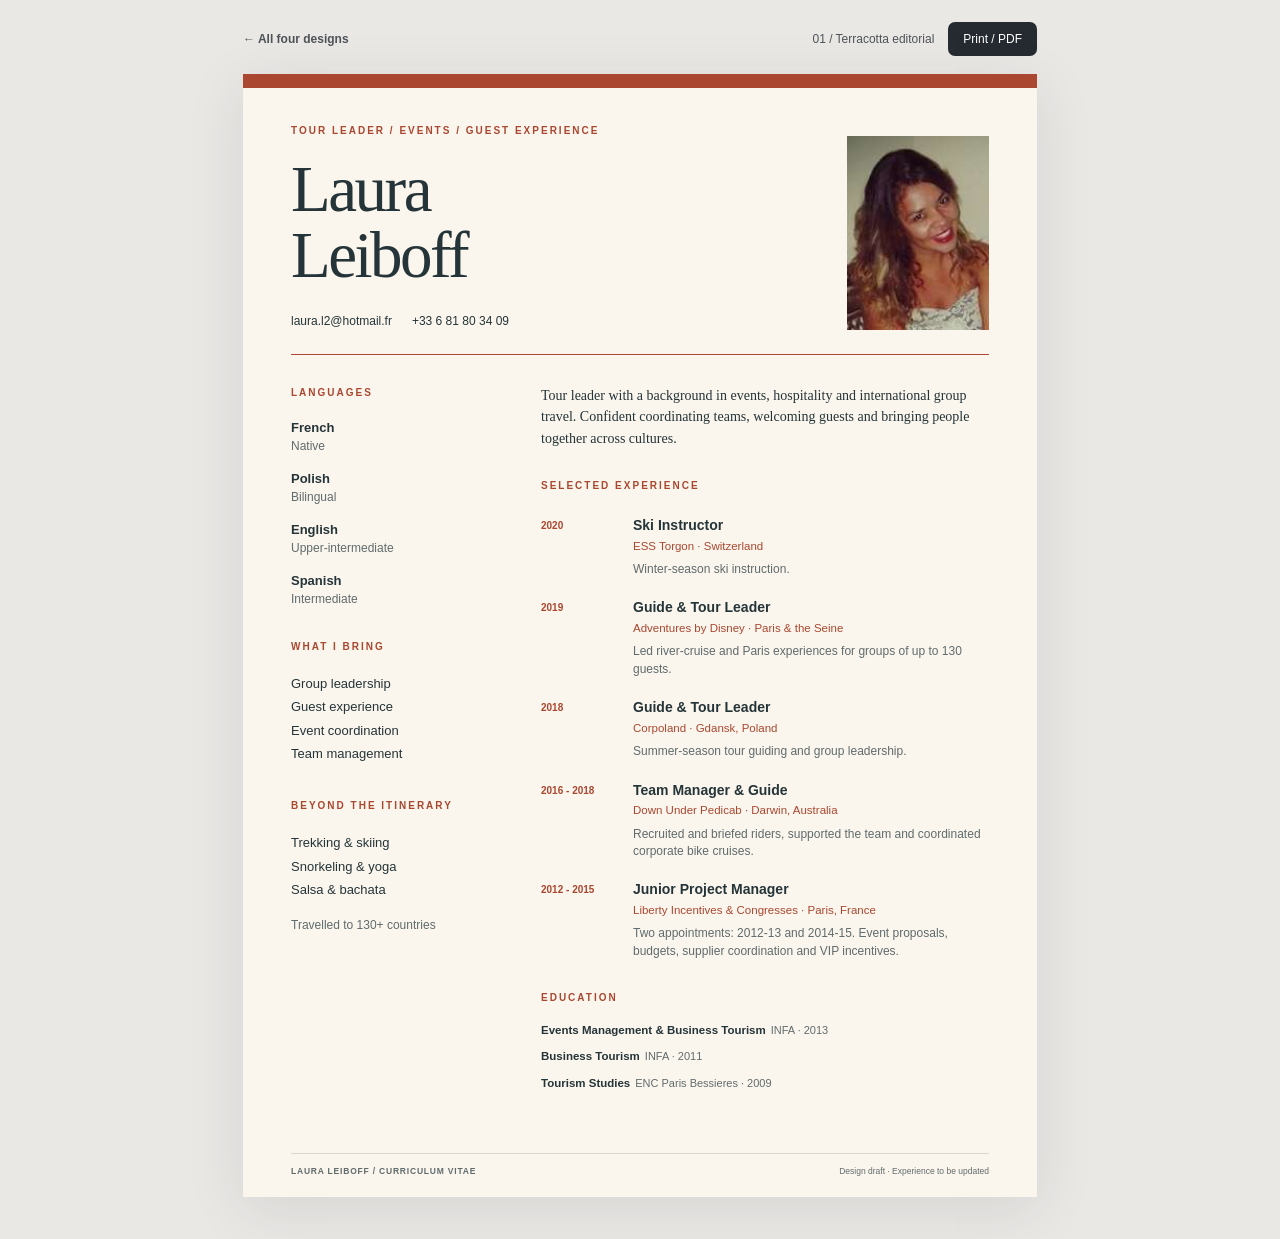
==== 01-editorial.html @ 2a3d499a "Make Projects/laura the repository root" ====
<!doctype html>
<html lang="en"><head><meta charset="utf-8"><meta name="viewport" content="width=device-width,initial-scale=1"><title>Laura Leiboff · Terracotta editorial</title><link rel="stylesheet" href="styles.css"></head>
<body class="editorial" data-design="editorial"><nav class="toolbar" aria-label="Design controls"><a href="index.html">← All four designs</a><div><span class="design-label">01 / Terracotta editorial</span><button data-print>Print / PDF</button></div></nav><div class="sheet"></div><script src="content.js"></script><script src="cv.js"></script></body></html>
---- styles.css ----
@font-face{font-family:CVSans;src:local('Arial')}@font-face{font-family:CVSerif;src:local('Georgia')}
:root{--ink:#243438;--muted:#606b6d;--accent:#a94730;--paper:#fbf6ed;--soft:#f0dfd0;--line:#ddd6cc}
*{box-sizing:border-box}body{margin:0;background:#eae8e5;color:var(--ink);font-family:CVSans,Arial,sans-serif;font-size:13px;-webkit-font-smoothing:antialiased}a{color:inherit;text-decoration:none}a:hover{text-decoration:underline}h1,h2,h3,p,ul,dl,dd{margin:0}ul{list-style:none;padding:0}button,a{touch-action:manipulation}button:focus-visible,a:focus-visible{outline:3px solid #d8a025;outline-offset:4px}
.toolbar{max-width:794px;margin:22px auto 18px;display:flex;align-items:center;justify-content:space-between;gap:16px;font-size:12px;color:#4d5358}.toolbar>a{font-weight:700}.toolbar div{display:flex;gap:14px;align-items:center}.toolbar button{background:#252b31;border:0;color:white;border-radius:7px;padding:10px 15px;cursor:pointer;font:inherit}.toolbar button:hover{background:#474e56}.sheet{width:794px;min-height:1123px;position:relative;margin:0 auto 42px;background:var(--paper);box-shadow:0 12px 55px #242a321a;overflow:hidden}.sheet h2,.eyebrow,.role{font-size:10px;font-weight:700;letter-spacing:2px;text-transform:uppercase;color:var(--accent);line-height:1.5}.sheet h1{font-family:CVSerif,Georgia,serif;font-weight:400;font-size:65px;line-height:1.02;letter-spacing:-2.5px}.sheet h3{font-size:14px;line-height:1.2}.intro{font-size:14px;line-height:1.55}.contact{display:flex;gap:20px;font-size:12px;line-height:1.6}.languages dl{margin-top:20px}.languages dl>div{margin-bottom:18px}.languages dt{font-weight:700;font-size:13px;margin-bottom:4px}.languages dd{font-size:12px;color:var(--muted)}.strengths ul,.interests ul{margin-top:18px;line-height:1.8;font-size:13px}.experience h2{margin-bottom:24px}.job{display:grid;grid-template-columns:82px 1fr;gap:10px;break-inside:avoid}.job+.job{margin-top:24px}.job-date{font-size:10px;font-weight:700;line-height:1.7;color:var(--accent);white-space:nowrap}.job-number{display:none}.company{font-size:11.5px;line-height:1.5;color:var(--accent);margin-top:4px}.description{font-size:12px;line-height:1.45;color:var(--muted);margin-top:6px}.education>div{margin-top:16px}.education p+p{margin-top:9px}.education strong{display:block;font-size:11.5px;line-height:1.4}.education p span{display:block;font-size:11px;line-height:1.5;color:var(--muted)}footer{position:absolute;bottom:21px;left:48px;right:48px;border-top:1px solid var(--line);padding-top:12px;display:flex;justify-content:space-between;font-size:8.5px;color:var(--muted)}footer>span:first-child{font-weight:700;text-transform:uppercase;letter-spacing:.8px}
/* 01 - Warm editorial: generous serif masthead, terracotta sidebar feature. */
.editorial .sheet{border-top:14px solid var(--accent);padding:35px 48px 80px}.editorial header{position:relative;border-bottom:1px solid var(--accent);padding-bottom:23px}.editorial .eyebrow{margin-bottom:18px}.editorial h1 span{display:block}.editorial header .portrait{position:absolute;right:0;top:13px;width:142px;height:194px;object-fit:cover}.editorial .contact{margin-top:23px}.editorial .main-grid{display:grid;grid-template-columns:213px 1fr;gap:37px;margin-top:30px}.editorial aside section{margin-top:33px}.editorial .intro{font-family:Georgia,serif;font-size:14px;line-height:1.55;margin-bottom:28px}.editorial .job+.job{margin-top:21px}.editorial .education{margin-top:30px}.editorial .education strong{display:inline}.editorial .education p span{display:inline;margin-left:5px}.editorial .education p{line-height:1.4}.editorial .education p+p{margin-top:8px}
/* 02 - Atlas: strong cobalt masthead, latitude lines and a clear timeline. */
.atlas{--accent:#244ed8;--paper:#fff;--soft:#ecf1ff;--line:#dce3f6}.atlas .sheet header{position:relative;background:var(--accent);color:white;padding:37px 48px 31px;height:317px;overflow:hidden}.atlas .eyebrow{color:#dce5ff;margin-bottom:22px}.atlas h1{font-family:Arial,sans-serif;font-weight:800;font-size:66px;letter-spacing:-2px;line-height:.96;text-transform:uppercase}.atlas h1 span{display:block}.atlas .role{color:white;margin-top:20px;font-size:12px;letter-spacing:1.3px}.atlas .contact{margin-top:19px}.atlas .globe{position:absolute;width:237px;right:34px;top:29px;color:#839af0;opacity:.7}.atlas main{padding:29px 48px 80px}.atlas .intro{margin-bottom:29px}.atlas .job{grid-template-columns:112px 1fr;padding-left:20px;position:relative;gap:15px}.atlas .job:before{content:'';position:absolute;left:2px;top:4px;width:7px;height:7px;background:var(--accent);border-radius:100%}.atlas .job:after{content:'';position:absolute;left:5px;top:15px;bottom:-21px;width:1px;background:#d5def8}.atlas .job:last-child:after{display:none}.atlas .job+.job{margin-top:21px}.atlas .bottom-grid{display:grid;grid-template-columns:1.15fr 1fr;gap:30px;margin-top:31px;padding-top:21px;border-top:1px solid var(--line)}.atlas .education>div{margin-top:12px}.atlas .education p+p{margin-top:5px}.atlas .education strong{font-size:10px}.atlas .education p span{font-size:10px}.atlas .languages dl{display:grid;grid-template-columns:1fr 1.3fr;gap:12px 15px;margin-top:13px}.atlas .languages dl>div{margin:0}.atlas .languages dt{font-size:11px}.atlas .languages dd{font-size:10px}
/* 03 - Field notes: a forest sidebar and a quiet cream reading column. */
.field{--accent:#295244;--paper:#f9f8f0;--soft:#dfebaa;--line:#d4dcd1}.field .sheet{display:grid;grid-template-columns:268px 1fr;min-height:1123px}.field .sheet>aside{padding:44px 35px 85px;background:var(--accent);color:white;position:relative}.field .portrait{display:block;width:134px;height:180px;border-radius:70px;object-fit:cover;margin:0 auto 34px}.field aside h2{color:var(--soft);font-size:9px}.field .contact{flex-direction:column;gap:6px;border-top:1px solid #ffffff40;padding-top:26px;margin-top:31px;font-size:11.5px}.field .languages{margin-top:42px}.field .languages dd{color:#d3dfd7}.field .languages dl>div{margin-bottom:23px}.field .interests{margin-top:44px}.field .interests ul{font-size:12px;line-height:1.9}.field .sidebar-signoff{position:absolute;bottom:43px;text-transform:uppercase;font-size:9px;letter-spacing:1.5px;color:var(--soft)}.field main{padding:48px 40px 80px}.field h1{font-size:60px;color:var(--accent)}.field h1 span{display:block}.field .role{font-size:9px;letter-spacing:1.4px;margin-top:20px}.field .intro{margin-top:27px;font-size:13px;line-height:1.6;padding-bottom:25px;border-bottom:1px solid var(--line)}.field .experience{margin-top:25px}.field .job{grid-template-columns:71px 1fr;gap:10px}.field .job+.job{margin-top:21px}.field .job h3{font-size:13px}.field .job-date{font-size:9px}.field .company{font-size:10.5px}.field .description{font-size:11.5px}.field .education{margin-top:28px}.field .education strong{font-size:10.5px}.field .education p span{font-size:10px}.field footer{left:308px;right:40px}.field footer>span:first-child{display:none}
/* 04 - Studio: soft color blocks and a numbered experience list. */
.studio{--accent:#5a40a1;--paper:#fdfbfe;--soft:#eae3f7;--ink:#322c45;--line:#ded6e9}.studio .sheet{padding:37px 37px 80px}.studio header{position:relative;background:var(--soft);border-radius:20px;padding:25px;min-height:217px}.studio .eyebrow{font-size:9px;letter-spacing:1.7px}.studio h1{font-family:Arial,sans-serif;font-weight:800;font-size:51px;letter-spacing:-2.6px;margin-top:19px;white-space:nowrap}.studio .contact{flex-direction:column;gap:1px;margin-top:23px;font-size:12px}.studio .route{position:absolute;right:29px;bottom:17px;width:126px;height:126px;color:var(--accent)}.studio .intro-grid{display:grid;grid-template-columns:222px 1fr;gap:20px;margin-top:23px}.studio .intro-card{background:#f1edf6;border-radius:16px;padding:22px}.studio .intro-card h2{font-size:9px;letter-spacing:1.2px;margin-bottom:14px}.studio .intro-card .intro{font-size:13px;line-height:1.6}.studio .experience{margin:29px 10px 0}.studio .experience h2{margin-bottom:22px}.studio .job{grid-template-columns:147px 1fr;gap:13px}.studio .job-date{display:flex;align-items:flex-start;gap:14px;font-size:10px;padding-top:1px;line-height:27px}.studio .job-number{display:inline-block;border-radius:50%;width:27px;height:27px;text-align:center;background:var(--accent);color:white;font-size:10px;line-height:27px;flex-shrink:0}.studio .job h3{font-size:13px}.studio .job+.job{margin-top:17px}.studio .job-copy{padding-bottom:14px;border-bottom:1px solid var(--line)}.studio .job:last-child .job-copy{border:0;padding-bottom:0}.studio .company{font-size:11px}.studio .description{font-size:11.5px;line-height:1.4;margin-top:5px}.studio .bottom-grid{display:grid;grid-template-columns:1fr 1.08fr;gap:17px;margin-top:24px}.studio .bottom-grid section{padding:17px 19px;border-radius:13px;background:var(--soft)}.studio .bottom-grid .education{background:#f4e5dc}.studio .bottom-grid h2{font-size:9px;letter-spacing:1.3px}.studio .languages dl{display:grid;grid-template-columns:1fr 1.15fr;gap:12px 8px;margin-top:12px}.studio .languages dl>div{margin:0}.studio .languages dt{font-size:10px}.studio .languages dd{font-size:9px}.studio .education>div{margin-top:10px}.studio .education strong{font-size:9px}.studio .education p span{font-size:9px}.studio .education p+p{margin-top:5px}.studio footer{left:47px;right:47px}
@page{size:A4;margin:0}@media print{body{background:transparent}.toolbar{display:none}.sheet{margin:0;box-shadow:none;width:210mm;min-height:297mm;print-color-adjust:exact;-webkit-print-color-adjust:exact}a{text-decoration:none}}
@media screen and (max-width:830px){.toolbar{margin:16px 18px}.toolbar .design-label{display:none}.sheet{margin-left:auto;margin-right:auto;transform-origin:top center}body{overflow-x:auto}.toolbar{min-width:330px}.sheet{zoom:calc((100vw - 24px) / 794px)}}
/* Keep the lilac composition within the same A4 footprint. */
.studio header{min-height:195px}.studio .job+.job{margin-top:12px}.studio .job-copy{padding-bottom:10px}

/* Travel breadth is a supporting detail, at body-text scale. */
.travel-note{font-size:12px;line-height:1.5;color:var(--muted);font-weight:400}
.editorial aside .languages{margin-top:0}.editorial .travel-note{margin-top:14px}
.atlas .intro{margin-bottom:10px}.atlas .travel-note{margin-bottom:29px}
.field .travel-note{margin-top:15px;font-size:11.5px;color:#d3dfd7}
.studio .intro-grid{display:block}.studio .travel-note{margin-top:12px}
.atlas .sheet header{height:289px}.atlas .globe{width:205px;top:37px;right:45px}
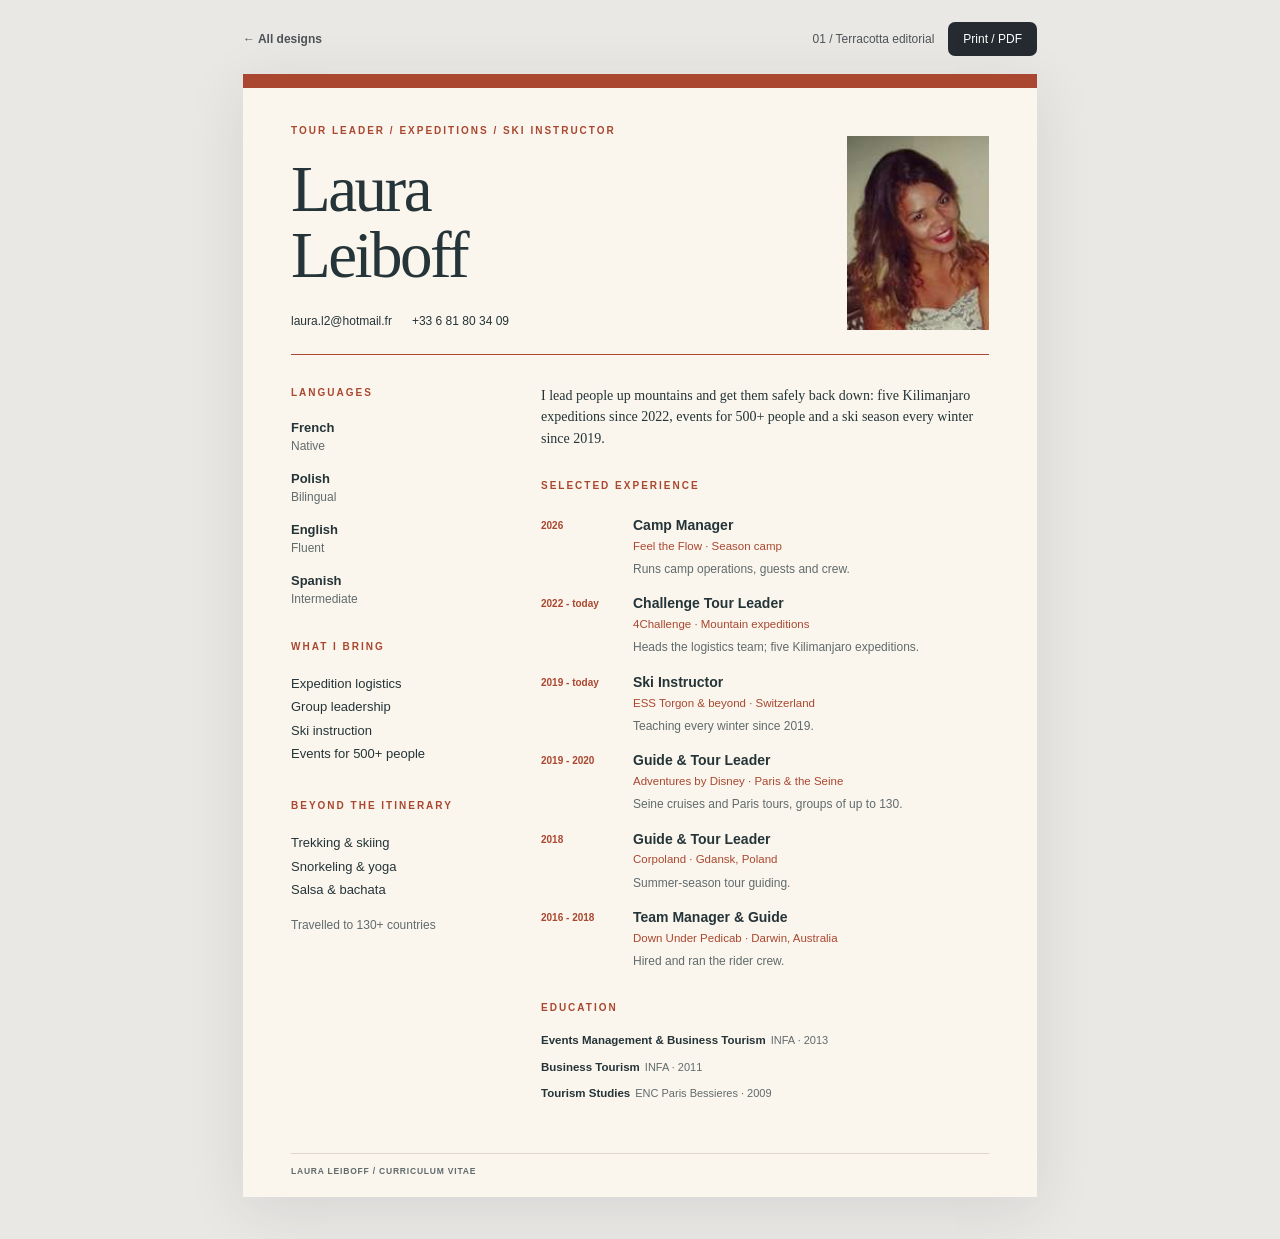
==== commit a93f5920: "Align CV content across all designs and add print toolbar Camp manager is now Feel the Flow and ski " ====
--- a/01-editorial.html
+++ b/01-editorial.html
@@ -1,3 +1,3 @@
 <!doctype html>
 <html lang="en"><head><meta charset="utf-8"><meta name="viewport" content="width=device-width,initial-scale=1"><title>Laura Leiboff · Terracotta editorial</title><link rel="stylesheet" href="styles.css"></head>
-<body class="editorial" data-design="editorial"><nav class="toolbar" aria-label="Design controls"><a href="index.html">← All four designs</a><div><span class="design-label">01 / Terracotta editorial</span><button data-print>Print / PDF</button></div></nav><div class="sheet"></div><script src="content.js"></script><script src="cv.js"></script></body></html>+<body class="editorial" data-design="editorial"><nav class="toolbar" aria-label="Design controls"><a href="index.html">← All designs</a><div><span class="design-label">01 / Terracotta editorial</span><button data-print>Print / PDF</button></div></nav><div class="sheet"></div><script src="content.js"></script><script src="cv.js"></script></body></html>
--- a/styles.css
+++ b/styles.css
@@ -22,3 +22,7 @@
 .field .travel-note{margin-top:15px;font-size:11.5px;color:#d3dfd7}
 .studio .intro-grid{display:block}.studio .travel-note{margin-top:12px}
 .atlas .sheet header{height:289px}.atlas .globe{width:205px;top:37px;right:45px}
+/* Six-job layouts: tighter rhythm so every design stays on one A4 page. */
+.editorial .job+.job{margin-top:17px}
+.atlas .sheet header{height:290px}.atlas main{padding-top:22px}.atlas .intro{margin-bottom:20px}.atlas .job+.job{margin-top:8px}.atlas .job:after{bottom:-8px}.atlas .bottom-grid{margin-top:22px}
+.studio header{min-height:180px}.studio .intro-grid{margin-top:16px}.studio .experience{margin-top:20px}.studio .job+.job{margin-top:8px}.studio .job-copy{padding-bottom:7px}
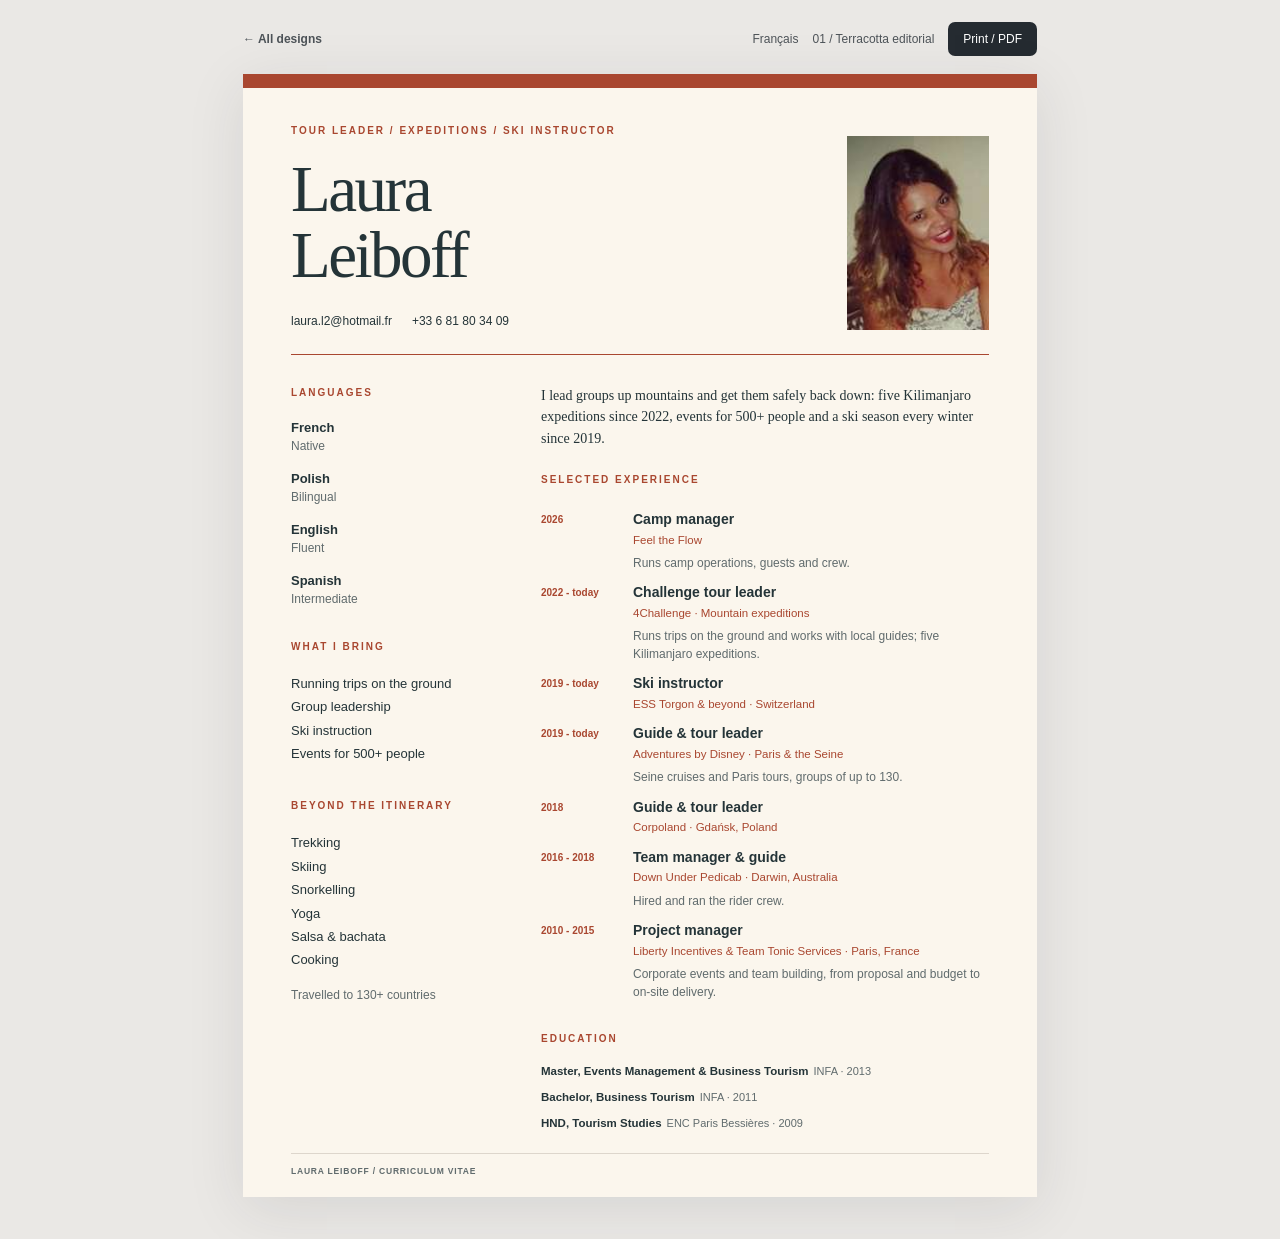
==== commit f983ac52: "Add French version of all CV designs and document the project content.js now holds en + fr copy and " ====
--- a/01-editorial.html
+++ b/01-editorial.html
@@ -1,3 +1,3 @@
 <!doctype html>
 <html lang="en"><head><meta charset="utf-8"><meta name="viewport" content="width=device-width,initial-scale=1"><title>Laura Leiboff · Terracotta editorial</title><link rel="stylesheet" href="styles.css"></head>
-<body class="editorial" data-design="editorial"><nav class="toolbar" aria-label="Design controls"><a href="index.html">← All designs</a><div><span class="design-label">01 / Terracotta editorial</span><button data-print>Print / PDF</button></div></nav><div class="sheet"></div><script src="content.js"></script><script src="cv.js"></script></body></html>+<body class="editorial" data-design="editorial"><nav class="toolbar" aria-label="Design controls"><a href="index.html" data-keep-lang data-label="allDesigns">← All designs</a><div><a data-lang-switch href="?lang=fr">Français</a><span class="design-label">01 / <span data-label="d1">Terracotta editorial</span></span><button data-print data-label="print">Print / PDF</button></div></nav><div class="sheet"></div><script src="content.js"></script><script src="cv.js"></script></body></html>
--- a/styles.css
+++ b/styles.css
@@ -23,6 +23,11 @@
 .studio .intro-grid{display:block}.studio .travel-note{margin-top:12px}
 .atlas .sheet header{height:289px}.atlas .globe{width:205px;top:37px;right:45px}
 /* Six-job layouts: tighter rhythm so every design stays on one A4 page. */
-.editorial .job+.job{margin-top:17px}
+.editorial .job+.job{margin-top:13px}.editorial .intro{margin-bottom:22px}
 .atlas .sheet header{height:290px}.atlas main{padding-top:22px}.atlas .intro{margin-bottom:20px}.atlas .job+.job{margin-top:8px}.atlas .job:after{bottom:-8px}.atlas .bottom-grid{margin-top:22px}
 .studio header{min-height:180px}.studio .intro-grid{margin-top:16px}.studio .experience{margin-top:20px}.studio .job+.job{margin-top:8px}.studio .job-copy{padding-bottom:7px}
+/* Seven jobs: reclaim part of the 80px reserved above the 45px footer, and tighten job rhythm. */
+.editorial .sheet{padding-bottom:60px}.editorial .job+.job{margin-top:12px}
+.atlas main{padding-bottom:60px}.atlas .job+.job{margin-top:7px}.atlas .job:after{bottom:-7px}
+.field main{padding-bottom:60px}.field .job+.job{margin-top:18px}
+.studio .sheet{padding-bottom:60px}.studio .job+.job{margin-top:6px}
